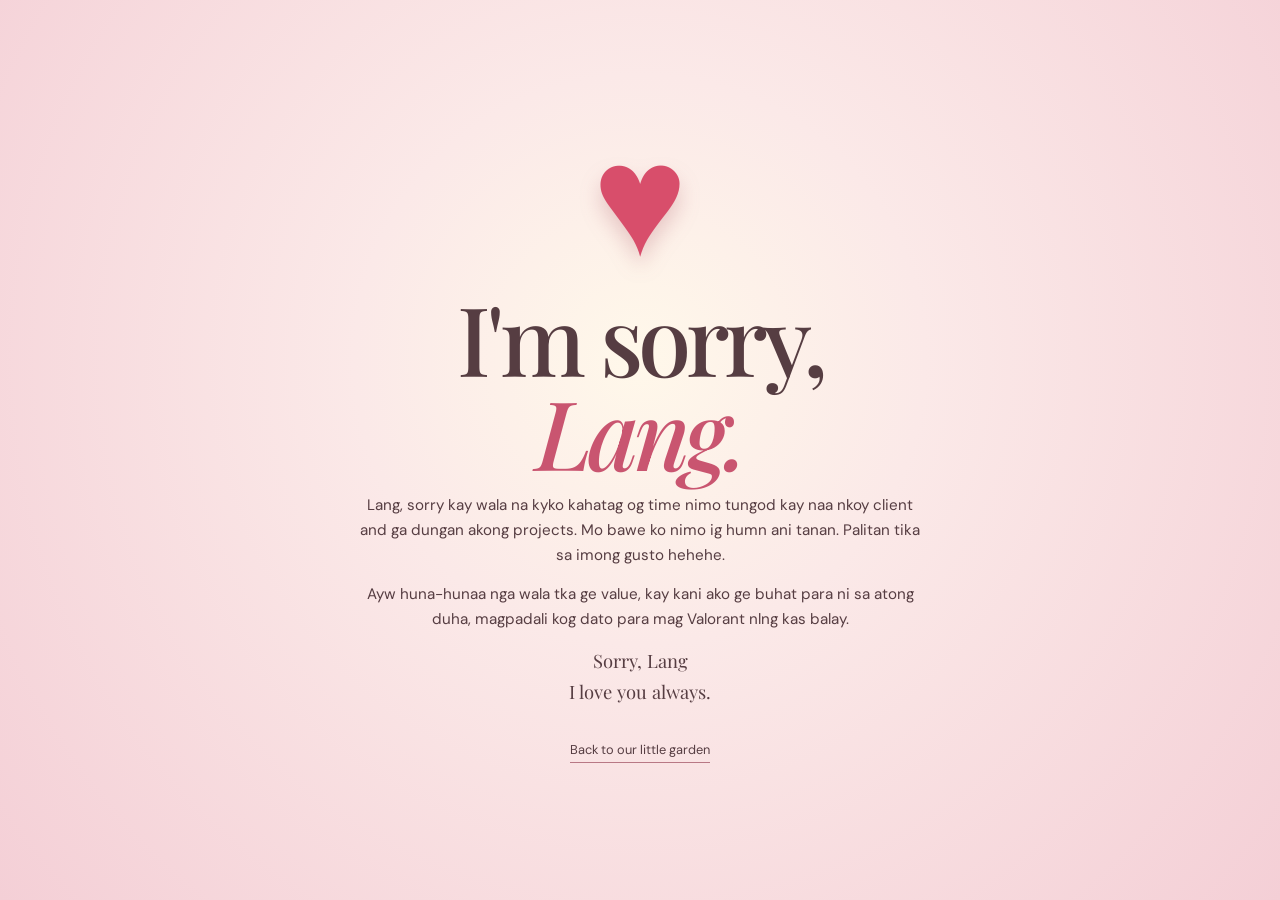
==== pages/love.html @ f20154f4 "k" ====
<!doctype html>
<html lang="en">
<head>
  <meta charset="UTF-8" />
  <meta name="viewport" content="width=device-width, initial-scale=1.0" />
  <meta name="theme-color" content="#f8dde2" />
  <title>I'm Sorry, Haruka</title>
  <link rel="preconnect" href="https://fonts.googleapis.com" />
  <link rel="preconnect" href="https://fonts.gstatic.com" crossorigin />
  <link href="https://fonts.googleapis.com/css2?family=DM+Sans:wght@400;500&family=Playfair+Display:ital,wght@0,500;0,600;1,500&display=swap" rel="stylesheet" />
  <link rel="stylesheet" href="../assets/css/love.css" />
</head>
<body>
  <div class="hearts" aria-hidden="true"></div>
  <main>
    <div class="heart" aria-hidden="true">♥</div>
    <h1>I'm sorry,<br /><em>Lang.</em></h1>
    <div class="apology">
      <p>Lang, sorry kay wala na kyko kahatag og time nimo tungod kay naa nkoy client and ga dungan akong projects. Mo bawe ko nimo ig humn ani tanan. Palitan tika sa imong gusto hehehe.</p>
      <p>Ayw huna-hunaa nga wala tka ge value, kay kani ako ge buhat para ni sa atong duha, magpadali kog dato para mag Valorant nlng kas balay.</p>
      <p>Sorry, Lang<br />I love you always.</p>
    </div>
    <a href="../index.html">Back to our little garden</a>
  </main>
  <script>
    const hearts = document.querySelector('.hearts');
    for (let i = 0; i < 24; i++) {
      const heart = document.createElement('span');
      heart.textContent = '♥';
      heart.style.left = `${Math.random() * 100}vw`;
      heart.style.animationDuration = `${5 + Math.random() * 6}s`;
      heart.style.animationDelay = `${-Math.random() * 10}s`;
      heart.style.fontSize = `${12 + Math.random() * 20}px`;
      hearts.appendChild(heart);
    }
  </script>
</body>
</html>
---- assets/css/love.css ----
:root { --ink:#563d42; --rose:#c95570; }
* { box-sizing:border-box; }
body { min-height:100vh; min-height:100dvh; margin:0; overflow:hidden; color:var(--ink); background:radial-gradient(circle at 50% 40%,#fff8ea 0, #fbe9e8 34%,#f4cfd6 100%); font-family:"DM Sans",sans-serif; }
main { min-height:100vh; min-height:100dvh; display:flex; flex-direction:column; align-items:center; justify-content:center; text-align:center; padding:30px; position:relative; z-index:1; }
.eyebrow { margin:0 0 18px; color:var(--rose); text-transform:uppercase; font-size:.7rem; font-weight:600; letter-spacing:.18em; }
.heart { color:#d84e6b; font-size:clamp(6.5rem,15vw,10rem); line-height:.8; animation:beat 1.1s ease-in-out infinite; filter:drop-shadow(0 12px 10px #a74b5b40); }
h1 { margin:25px 0 15px; font:500 clamp(3rem,8vw,6rem)/.98 "Playfair Display",serif; letter-spacing:-.05em; } h1 em { color:var(--rose); }
.apology { max-width:560px; font-size:.95rem; line-height:1.65; }.apology p { margin:0 0 14px; }.apology p:last-child { margin-bottom:0; font-family:"Playfair Display",serif; font-size:1.15rem; }
a { margin-top:34px; color:var(--ink); text-decoration:none; border-bottom:1px solid #b87885; padding-bottom:4px; font-size:.8rem; }
.hearts span { position:fixed; bottom:-40px; color:#d8667d; opacity:.55; animation:rise linear infinite; }
@keyframes beat { 0%,100% { transform:scale(1); } 30% { transform:scale(1.16); } 55% { transform:scale(.98); } }
@keyframes rise { to { transform:translateY(-115vh) rotate(22deg); opacity:0; } }
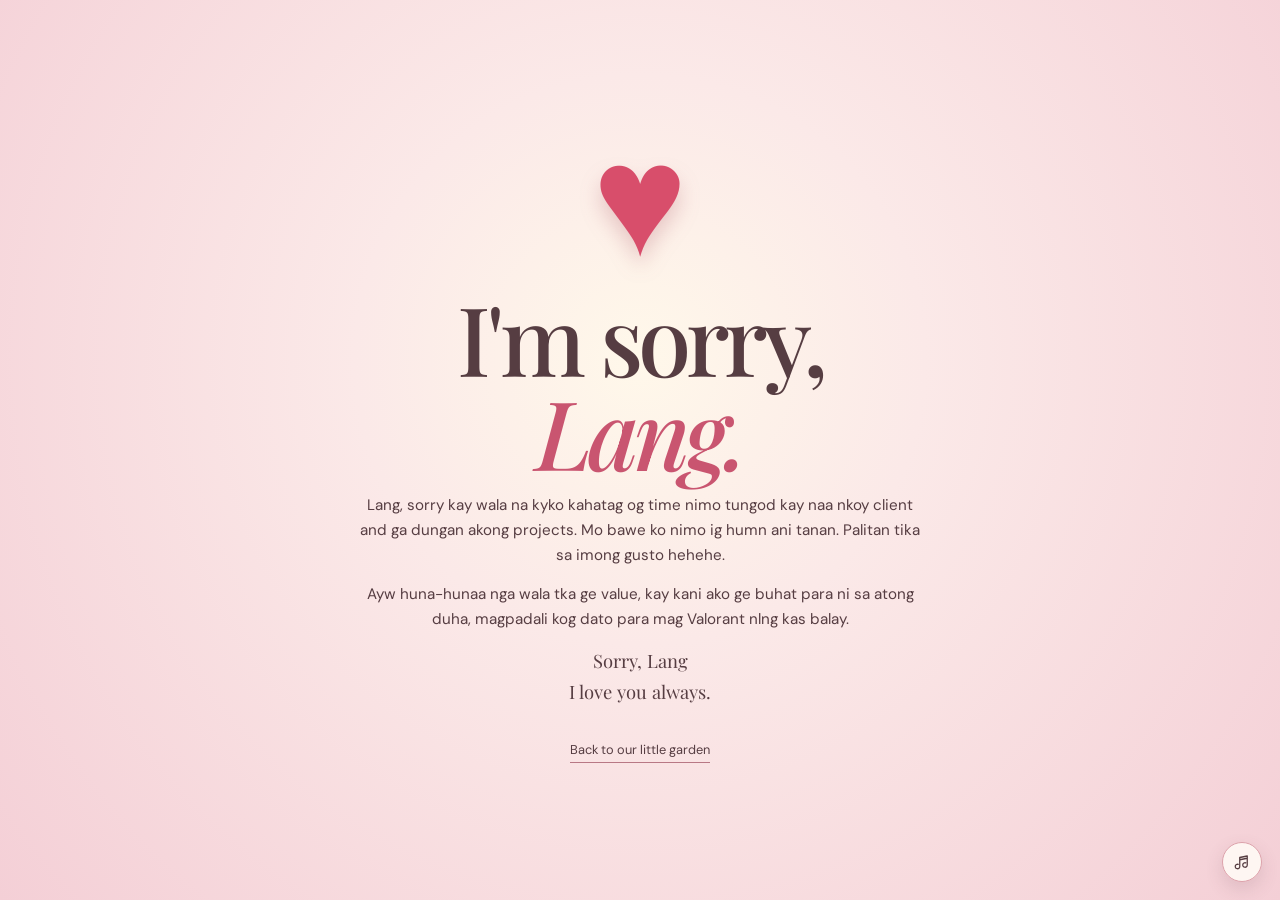
==== commit 68ec7247: "music" ====
--- a/pages/love.html
+++ b/pages/love.html
@@ -22,6 +22,7 @@
     </div>
     <a href="../index.html">Back to our little garden</a>
   </main>
+  <script src="../assets/js/sound-effects.js"></script>
   <script>
     const hearts = document.querySelector('.hearts');
     for (let i = 0; i < 24; i++) {
--- a/assets/css/love.css
+++ b/assets/css/love.css
@@ -7,6 +7,7 @@
 h1 { margin:25px 0 15px; font:500 clamp(3rem,8vw,6rem)/.98 "Playfair Display",serif; letter-spacing:-.05em; } h1 em { color:var(--rose); }
 .apology { max-width:560px; font-size:.95rem; line-height:1.65; }.apology p { margin:0 0 14px; }.apology p:last-child { margin-bottom:0; font-family:"Playfair Display",serif; font-size:1.15rem; }
 a { margin-top:34px; color:var(--ink); text-decoration:none; border-bottom:1px solid #b87885; padding-bottom:4px; font-size:.8rem; }
+.music-control { position:fixed; right:18px; bottom:18px; z-index:10; display:grid; place-items:center; width:40px; height:40px; padding:0; border:1px solid #dba1aa; border-radius:50%; background:#fffaf4e8; color:var(--ink); box-shadow:0 7px 18px #6e475628; cursor:pointer; }.music-control svg { width:18px; height:18px; fill:none; stroke:currentColor; stroke-width:1.7; stroke-linecap:round; stroke-linejoin:round; }.music-control.is-muted { opacity:.55; }
 .hearts span { position:fixed; bottom:-40px; color:#d8667d; opacity:.55; animation:rise linear infinite; }
 @keyframes beat { 0%,100% { transform:scale(1); } 30% { transform:scale(1.16); } 55% { transform:scale(.98); } }
 @keyframes rise { to { transform:translateY(-115vh) rotate(22deg); opacity:0; } }
